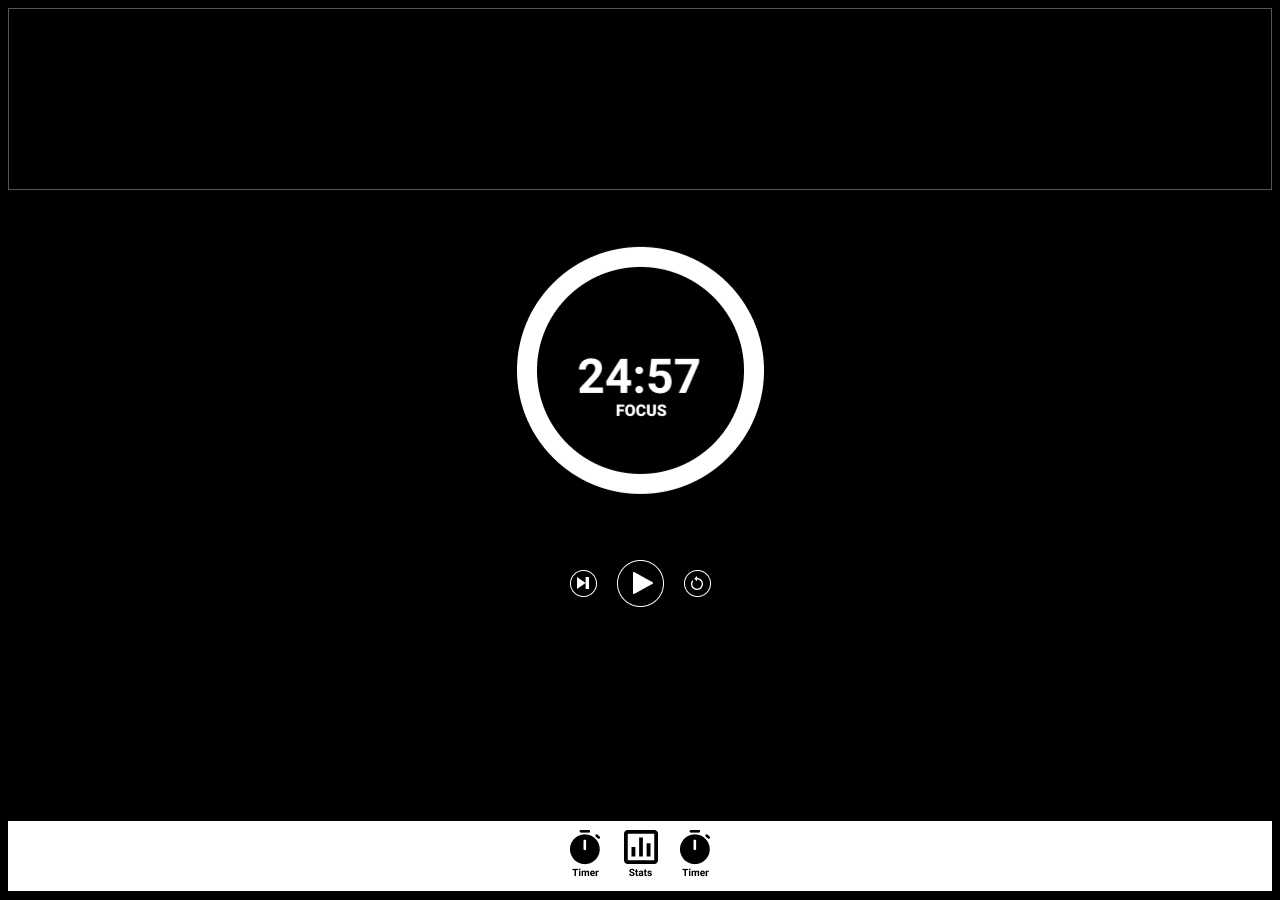
==== index.html @ 0f895316 "Layout almost done" ====
<!DOCTYPE html>
<html lang="en">
  <head>
    <meta charset="UTF-8" />
    <meta http-equiv="X-UA-Compatible" content="IE=edge" />
    <meta name="viewport" content="width=device-width, initial-scale=1.0" />

    <link rel="stylesheet" href="style.css" />
    <title>Increment Counter</title>
  </head>
  <body>
    <!-- <div class="parent-1">
      <div class="child-1">
        
      </div>
    </div> -->

    <div class="parent-top" id="label">
      <div class="child flexbox-item-label"></div>
    </div>

    <!-- GŁOWNY ZEGAR -->
    <div class="parent-center" id="">
      <div class="child-center">
        <img src="graphics/Ellipse 1.png" alt="" />
        <div class="child-center-child-1">
          <img src="graphics/24_57.png" alt="" />
        </div>
        <div class="child-center-child-2">
          <img src="graphics/FOCUS.png" alt="" />
        </div>
      </div>
    </div>

    <!-- UI! -->
    <div class="parent-bottom">
      <div class="child flexbox-item-3">
        <img src="graphics/button-next.png" alt="" />
      </div>
      <div class="child flexbox-item-3">
        <img src="graphics/button-play.png" alt="" />
      </div>
      <div class="child flexbox-item-3">
        <img src="graphics/button-replay.png" alt="" />
      </div>
    </div>
    <!-- Empty Space -->
    <div class="parent-bottom-middle">
      <div class="childflexbox-item-4"></div>
    </div>

    <!-- Botom Nav Bar -->
    <div class="parent-bottom-bar">
      <div class="childflexbox-item-4">
        <img src="graphics/timer-menu-button.png" alt="" />
        <img src="graphics/stats-menu-button.png" alt="" />
        <img src="graphics/timer-menu-button.png" alt="" />
      </div>
    </div>
  </body>
</html>
---- style.css ----
@import url("https://fonts.googleapis.com/css2?family=Roboto:wght@500&display=swap");

body {
  background-color: black;
  /* background-image: "graphics/Ellipse 1.png"; */
}

.parent-top {
  display: flex;
  justify-content: center;
  align-items: center;
  margin: 10;
  /* background-color: #332; */
  border: 1px solid#575757;
  height: 20vh;
}

.parent-center {
  display: flex;
  justify-content: center;
  align-items: center;
  /* border: 1px solid#575757; */
  height: 40vh;
  min-height: 300px;
  margin: 10;
}

.parent-bottom {
  display: flex;
  justify-content: center;
  align-items: center;
  margin: 10;
  /* border: 1px solid#575757; */
  outline-color: gray;
  outline-offset: 15px;
}

.parent-bottom-middle {
  display: flex;
  justify-content: center;
  align-items: center;
  height: 200px;
  margin: 10;
  /* border: 1px solid#575757; */
}
.parent-bottom-bar {
  display: flex;
  position: sticky;
  justify-content: center;
  align-items: center;
  height: 70px;
  bottom: 0;
  z-index: 2;
  background-color: rgb(255, 255, 255);
}
.child {
  /* width: 300px; */
  margin: 10px;
  border: 0px solid#dfdfdf;
  /* top: 50%;
  left: 50%; */
  /* transform: translate(-50%, -50%); */
}
.child-center {
  z-index: 0;
  position: sticky;
  transform: translate(0%, 10%);
}

.child-center-child-1 {
  z-index: +1;

  transform: translate(25%, -350%);
}

.child-center-child-2 {
  z-index: +1;
  position: sticky;
  transform: translate(40%, -750%);
}
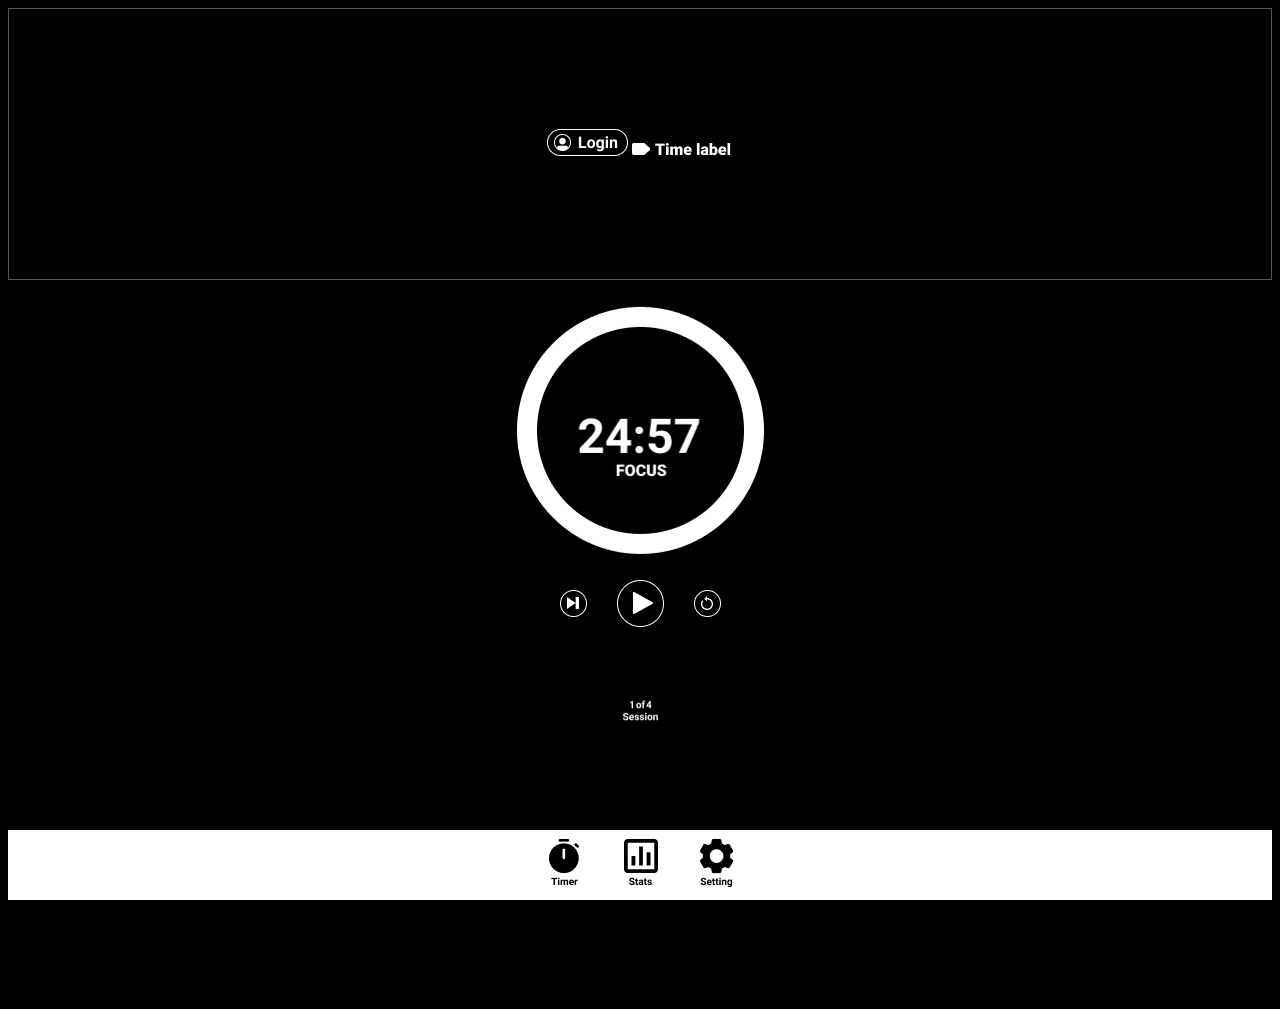
==== commit 33d4e818: "some changes, still WIP" ====
--- a/index.html
+++ b/index.html
@@ -9,14 +9,12 @@
     <title>Increment Counter</title>
   </head>
   <body>
-    <!-- <div class="parent-1">
-      <div class="child-1">
-        
+    <!-- TOP -->
+    <div class="parent-top" id="label">
+      <div class="child flexbox-item-label">
+        <img src="graphics/login-button.png" alt="" />
+        <img src="graphics/timetable-button.png" alt="" />
       </div>
-    </div> -->
-
-    <div class="parent-top" id="label">
-      <div class="child flexbox-item-label"></div>
     </div>
 
     <!-- GŁOWNY ZEGAR -->
@@ -33,28 +31,41 @@
     </div>
 
     <!-- UI! -->
-    <div class="parent-bottom">
-      <div class="child flexbox-item-3">
+    <div class="parent-bottom-ui">
+      <div class="child-bottom-ui">
         <img src="graphics/button-next.png" alt="" />
       </div>
-      <div class="child flexbox-item-3">
+      <div class="child-bottom-ui">
         <img src="graphics/button-play.png" alt="" />
       </div>
-      <div class="child flexbox-item-3">
+      <div class="child-bottom-ui">
         <img src="graphics/button-replay.png" alt="" />
       </div>
     </div>
-    <!-- Empty Space -->
+
+    <!-- Space Between -->
     <div class="parent-bottom-middle">
-      <div class="childflexbox-item-4"></div>
+      <div class="child-bottom-middle">
+      <img src="graphics/session-status.png" alt="" />
+    </div>
     </div>
 
     <!-- Botom Nav Bar -->
     <div class="parent-bottom-bar">
-      <div class="childflexbox-item-4">
+      <div class="child-bottom-bar">
         <img src="graphics/timer-menu-button.png" alt="" />
+      </div>  
+      <div class="child-bottom-bar">
         <img src="graphics/stats-menu-button.png" alt="" />
-        <img src="graphics/timer-menu-button.png" alt="" />
+      </div>
+      <div class="child-bottom-bar">
+        <img src="graphics/setting-menu-button.png" alt="" />
+      </div>
+        <!-- <div class="child-bottom-bar">
+          <img src="graphics/timer-menu-button.png" alt="" />      
+          <img src="graphics/stats-menu-button.png" alt="" />
+          <img src="graphics/setting-menu-button.png" alt="" />
+        </div> -->
       </div>
     </div>
   </body>
--- a/style.css
+++ b/style.css
@@ -12,7 +12,7 @@
   margin: 10;
   /* background-color: #332; */
   border: 1px solid#575757;
-  height: 20vh;
+  height: 30vh;
 }
 
 .parent-center {
@@ -20,27 +20,24 @@
   justify-content: center;
   align-items: center;
   /* border: 1px solid#575757; */
-  height: 40vh;
+  height: 30vh;
   min-height: 300px;
-  margin: 10;
 }
 
-.parent-bottom {
+.parent-bottom-ui {
   display: flex;
   justify-content: center;
   align-items: center;
-  margin: 10;
+  gap: 30px;
+  /* margin: 10px; */
   /* border: 1px solid#575757; */
-  outline-color: gray;
-  outline-offset: 15px;
 }
 
 .parent-bottom-middle {
   display: flex;
   justify-content: center;
   align-items: center;
-  height: 200px;
-  margin: 10;
+  height: 300px;
   /* border: 1px solid#575757; */
 }
 .parent-bottom-bar {
@@ -48,19 +45,15 @@
   position: sticky;
   justify-content: center;
   align-items: center;
+  gap: 25px;
   height: 70px;
   bottom: 0;
   z-index: 2;
   background-color: rgb(255, 255, 255);
 }
-.child {
-  /* width: 300px; */
-  margin: 10px;
-  border: 0px solid#dfdfdf;
-  /* top: 50%;
-  left: 50%; */
-  /* transform: translate(-50%, -50%); */
+.child-bottom-ui {
 }
+
 .child-center {
   z-index: 0;
   position: sticky;
@@ -69,7 +62,6 @@
 
 .child-center-child-1 {
   z-index: +1;
-
   transform: translate(25%, -350%);
 }
 
@@ -78,3 +70,10 @@
   position: sticky;
   transform: translate(40%, -750%);
 }
+
+.child-bottom-middle {
+  transform: translate(0%, -85%);
+}
+
+.child-bottom-bar {
+}
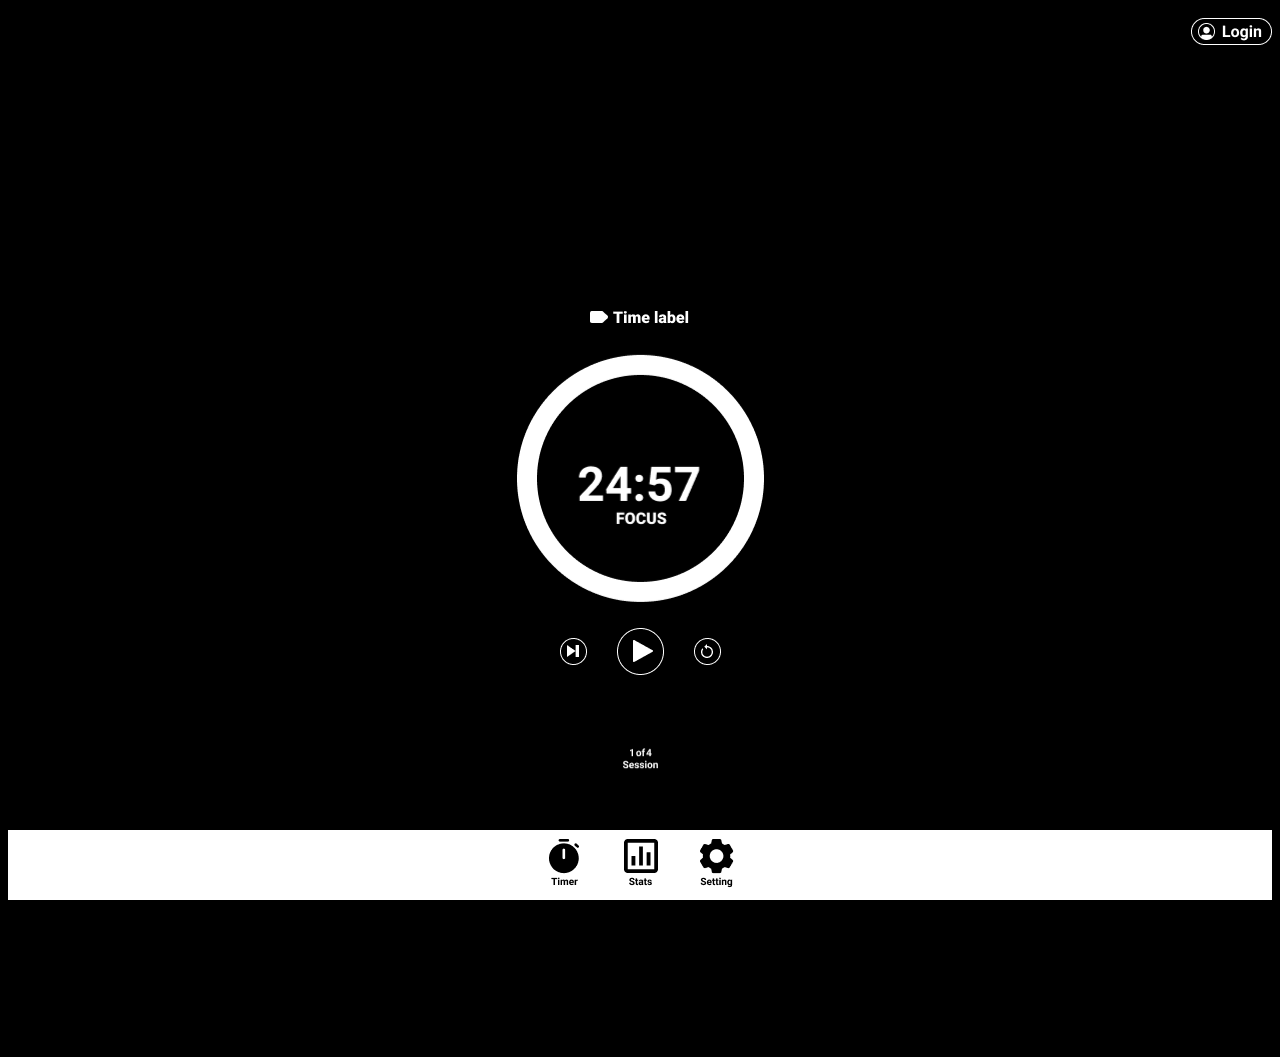
==== commit bf1f70da: "Basic layout done" ====
--- a/index.html
+++ b/index.html
@@ -9,10 +9,15 @@
     <title>Increment Counter</title>
   </head>
   <body>
+    <div class="parent-login" id="label">
+      <div class="child-top-1">
+        <img src="graphics/login-button.png" alt="" />
+      </div>
+    </div>
+
     <!-- TOP -->
     <div class="parent-top" id="label">
-      <div class="child flexbox-item-label">
-        <img src="graphics/login-button.png" alt="" />
+      <div class="child-top-1">
         <img src="graphics/timetable-button.png" alt="" />
       </div>
     </div>
--- a/style.css
+++ b/style.css
@@ -5,13 +5,24 @@
   /* background-image: "graphics/Ellipse 1.png"; */
 }
 
-.parent-top {
+.parent-login {
   display: flex;
-  justify-content: center;
+  justify-content: right;
   align-items: center;
   margin: 10;
   /* background-color: #332; */
-  border: 1px solid#575757;
+  /* border: 1px solid#575757; */
+  height: 50px;
+}
+
+.parent-top {
+  display: flex;
+  justify-content: end;
+  align-items: center;
+  flex-direction: column;
+  margin: 10;
+  /* background-color: #332; */
+  /* border: 1px solid#575757; */
   height: 30vh;
 }
 
@@ -35,10 +46,11 @@
 
 .parent-bottom-middle {
   display: flex;
+  flex-direction: column;
+
   justify-content: center;
   align-items: center;
   height: 300px;
-  /* border: 1px solid#575757; */
 }
 .parent-bottom-bar {
   display: flex;
@@ -51,7 +63,12 @@
   z-index: 2;
   background-color: rgb(255, 255, 255);
 }
-.child-bottom-ui {
+
+.child-top-1 {
+}
+
+.child-top-2 {
+  align-self: flex-end;
 }
 
 .child-center {
@@ -71,6 +88,9 @@
   transform: translate(40%, -750%);
 }
 
+.child-bottom-ui {
+}
+
 .child-bottom-middle {
   transform: translate(0%, -85%);
 }
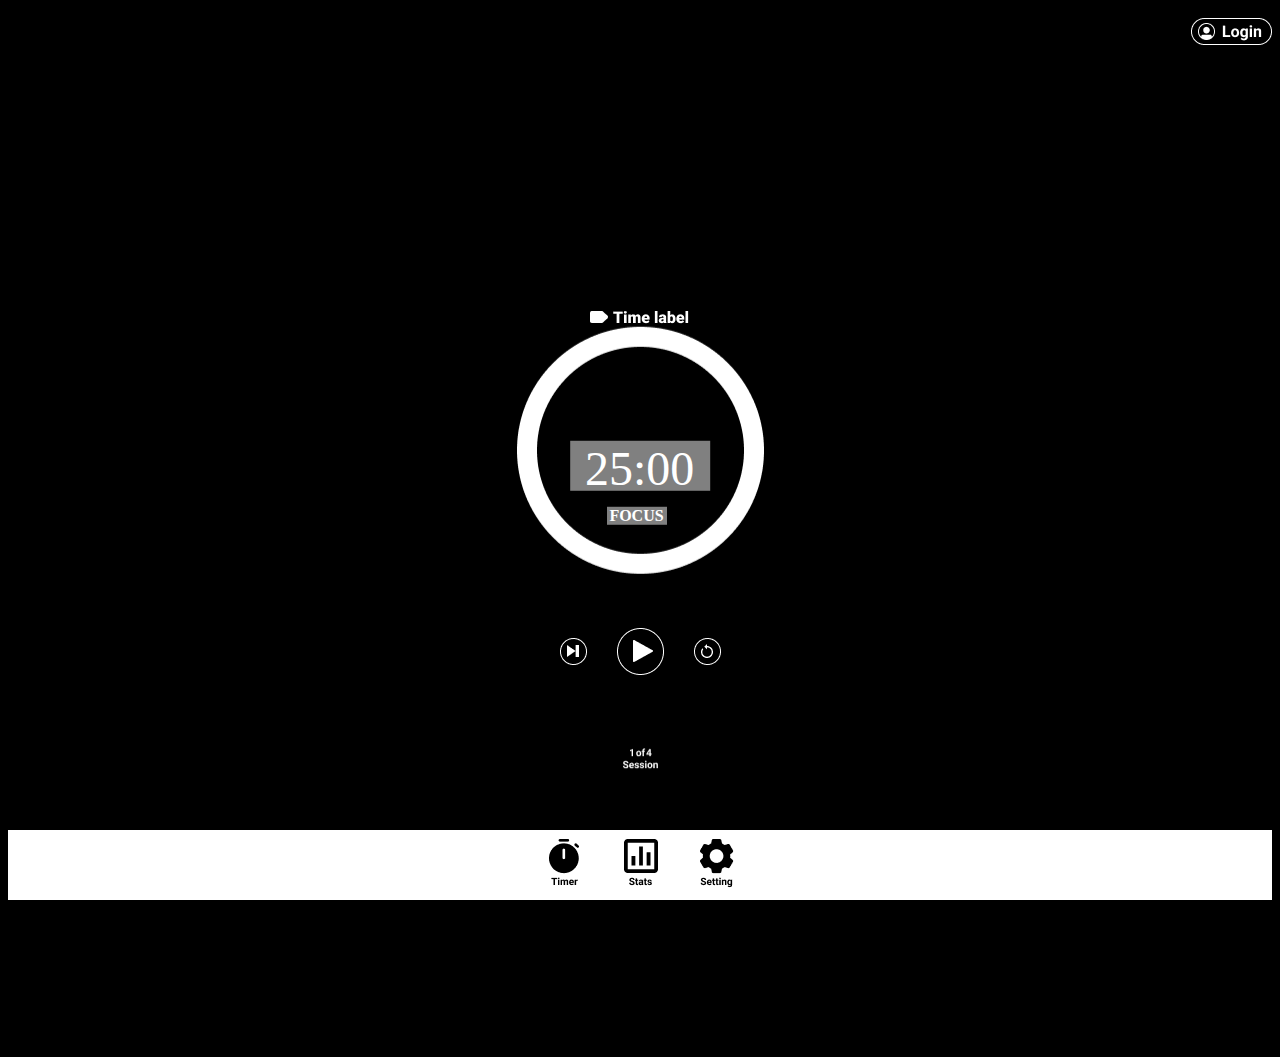
==== commit 5a2d1e17: "Time Working" ====
--- a/index.html
+++ b/index.html
@@ -9,7 +9,7 @@
     <title>Increment Counter</title>
   </head>
   <body>
-    <div class="parent-login" id="label">
+      <div class="parent-login" id="label">
       <div class="child-top-1">
         <img src="graphics/login-button.png" alt="" />
       </div>
@@ -26,11 +26,11 @@
     <div class="parent-center" id="">
       <div class="child-center">
         <img src="graphics/Ellipse 1.png" alt="" />
-        <div class="child-center-child-1">
-          <img src="graphics/24_57.png" alt="" />
+        <div class="child-center-timer">
+          <p id="countdown" class="timer">25:00</p>
         </div>
-        <div class="child-center-child-2">
-          <img src="graphics/FOCUS.png" alt="" />
+        <div class="child-center-timer-status">
+          <h1 class="timer-status">FOCUS</h1>
         </div>
       </div>
     </div>
@@ -73,5 +73,6 @@
         </div> -->
       </div>
     </div>
+    <script src="script.js"></script>
   </body>
 </html>
--- a/style.css
+++ b/style.css
@@ -77,15 +77,21 @@
   transform: translate(0%, 10%);
 }
 
-.child-center-child-1 {
+.child-center-timer {
+  background-color: gray;
+  width: 140px;
+  height: 50px;
   z-index: +1;
-  transform: translate(25%, -350%);
+  transform: translate(38%, -370%);
 }
 
-.child-center-child-2 {
-  z-index: +1;
+.child-center-timer-status {
+  background-color: gray;
+  width: 60px;
+  height: 18px;
+  z-index: +2;
   position: sticky;
-  transform: translate(40%, -750%);
+  transform: translate(150%, -1000%);
 }
 
 .child-bottom-ui {
@@ -97,3 +103,17 @@
 
 .child-bottom-bar {
 }
+
+.timer {
+  color: white;
+  font-family: Roboto black;
+  font-size: 48px;
+  text-align: center;
+}
+
+.timer-status {
+  color: white;
+  font-family: Roboto black;
+  font-size: 16px;
+  text-align: center;
+}
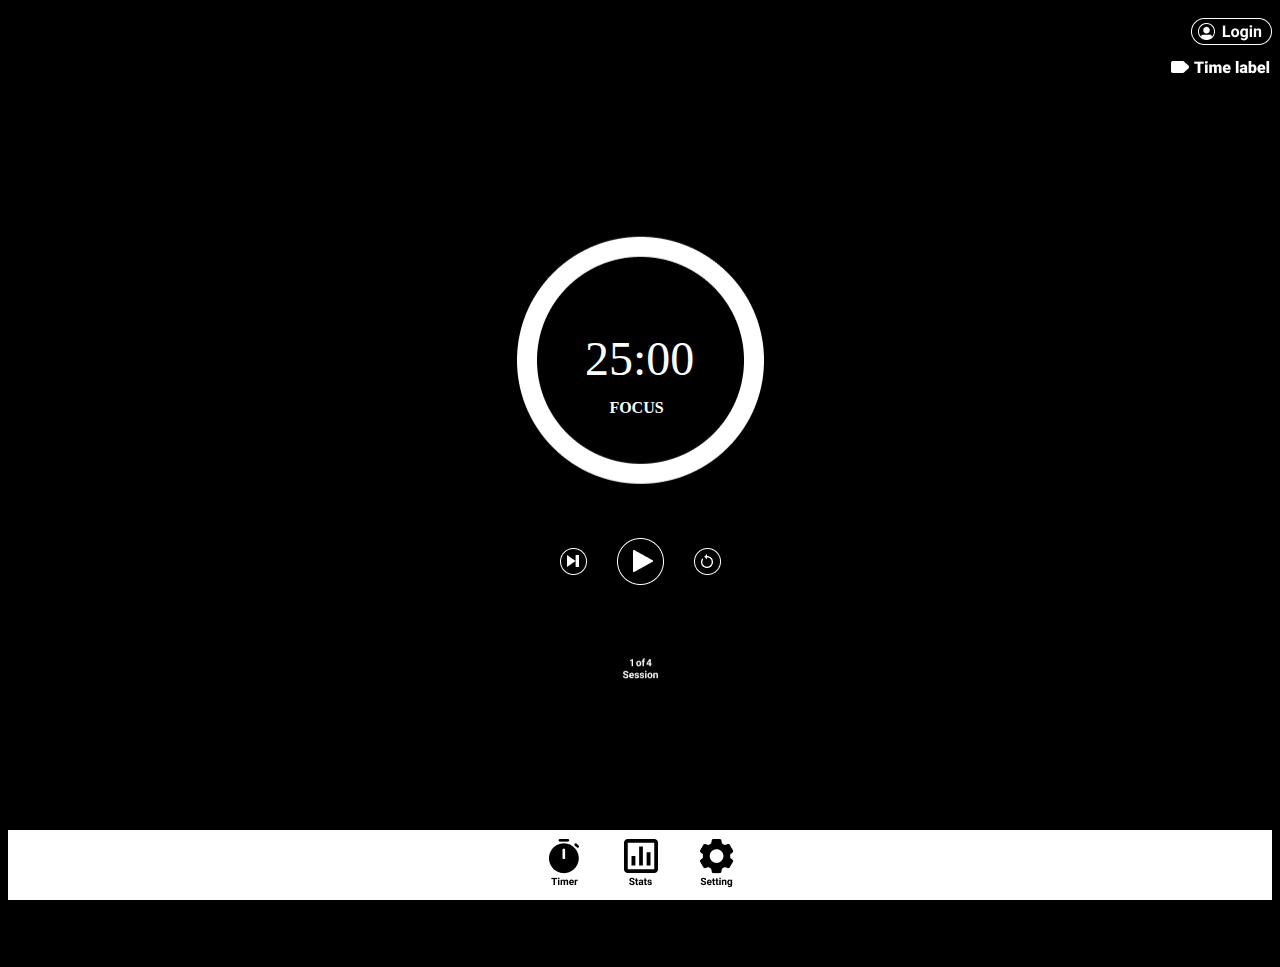
==== commit 6dc73b4c: "-sec disabled" ====
--- a/index.html
+++ b/index.html
@@ -17,7 +17,7 @@
 
     <!-- TOP -->
     <div class="parent-top" id="label">
-      <div class="child-top-1">
+      <div class="child-top-2">
         <img src="graphics/timetable-button.png" alt="" />
       </div>
     </div>
@@ -41,7 +41,7 @@
         <img src="graphics/button-next.png" alt="" />
       </div>
       <div class="child-bottom-ui">
-        <img src="graphics/button-play.png" alt="" />
+        <img src="graphics/button-play.png" alt="" id="start-stop"/>
       </div>
       <div class="child-bottom-ui">
         <img src="graphics/button-replay.png" alt="" />
--- a/style.css
+++ b/style.css
@@ -17,13 +17,13 @@
 
 .parent-top {
   display: flex;
-  justify-content: end;
+  justify-content: right;
   align-items: center;
   flex-direction: column;
-  margin: 10;
+  margin: 20;
   /* background-color: #332; */
   /* border: 1px solid#575757; */
-  height: 30vh;
+  height: 20vh;
 }
 
 .parent-center {
@@ -78,20 +78,20 @@
 }
 
 .child-center-timer {
-  background-color: gray;
+  background-color: black;
   width: 140px;
   height: 50px;
   z-index: +1;
-  transform: translate(38%, -370%);
+  transform: translate(38%, -410%);
 }
 
 .child-center-timer-status {
-  background-color: gray;
+  background-color: black;
   width: 60px;
   height: 18px;
   z-index: +2;
   position: sticky;
-  transform: translate(150%, -1000%);
+  transform: translate(150%, -1100%);
 }
 
 .child-bottom-ui {
